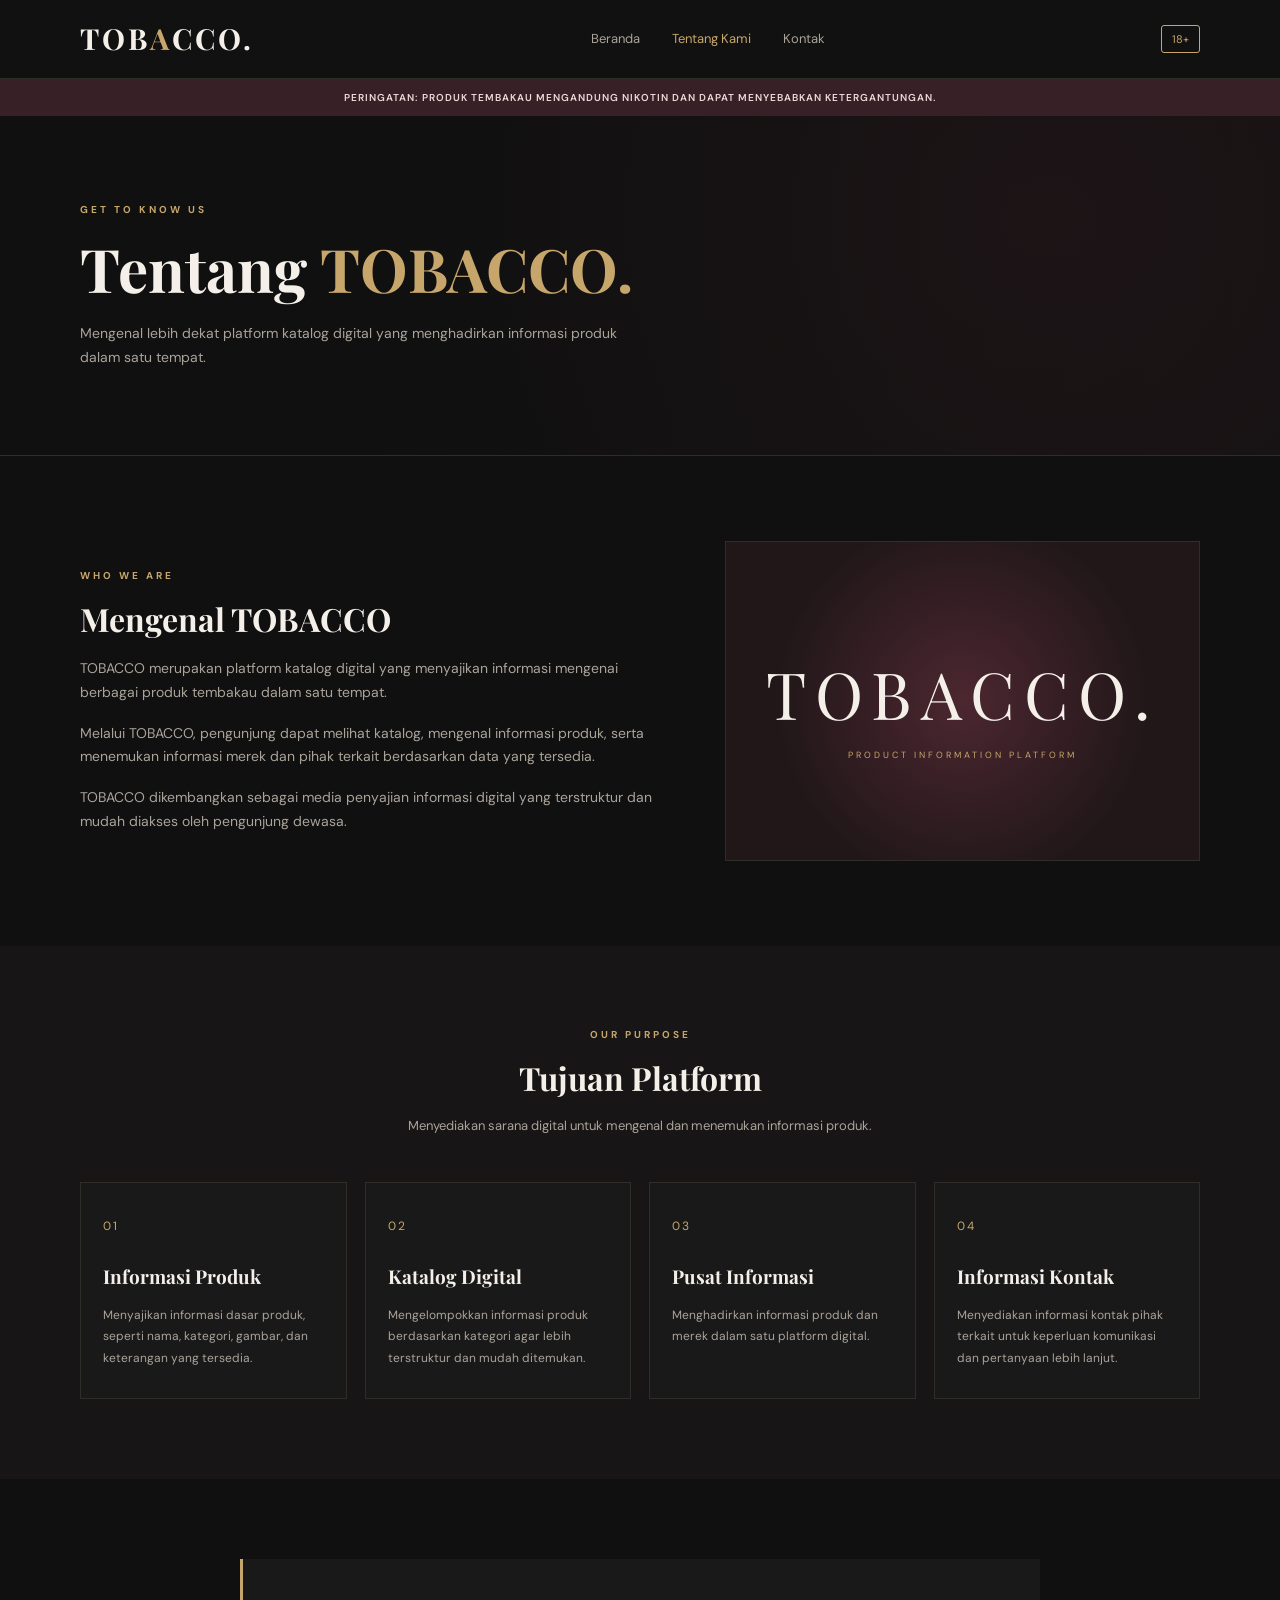
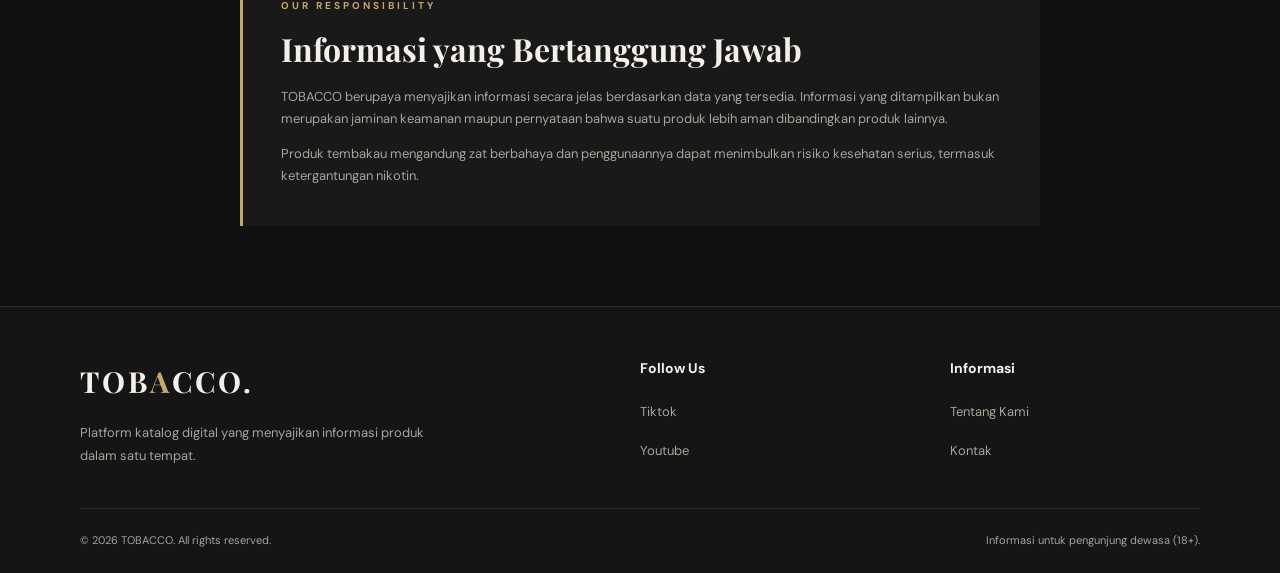
==== about.html @ 38e9e352 "Initial commit" ====
<!DOCTYPE html>
<html lang="id">
<head>
    <meta charset="UTF-8">
    <meta name="viewport" content="width=device-width, initial-scale=1.0">
    <meta name="description" content="Mengenal NOIR, platform katalog digital yang menyajikan informasi produk tembakau.">
    <title>Tentang Kami | TOBACCO</title>
    <link rel="stylesheet" href="css/pages.css">
</head>
<body>

    <header class="site-header">
        <div class="container header-content">
            <a href="index.html" class="brand">TOB<span>A</span>CCO.</a>

            <nav class="main-nav">
                <a href="index.html">Beranda</a>
                <a href="about.html" class="active">Tentang Kami</a>
                <a href="contact.html">Kontak</a>
            </nav>

            <span class="age-label">18+</span>
        </div>
    </header>

    <main>
        <section class="health-notice">
            <div class="container">
                <p>
                    PERINGATAN: PRODUK TEMBAKAU MENGANDUNG NIKOTIN
                    DAN DAPAT MENYEBABKAN KETERGANTUNGAN.
                </p>
            </div>
        </section>

        <section class="page-hero">
            <div class="container">
                <span class="eyebrow">GET TO KNOW US</span>
                <h1>Tentang <span>TOBACCO.</span></h1>
                <p>
                    Mengenal lebih dekat platform katalog digital
                    yang menghadirkan informasi produk dalam satu tempat.
                </p>
            </div>
        </section>

        <section class="about-section container">
            <div class="about-intro">
                <div class="section-heading">
                    <span class="eyebrow">WHO WE ARE</span>
                    <h2>Mengenal TOBACCO</h2>
                </div>

                <p>
                    TOBACCO merupakan platform katalog digital yang
                    menyajikan informasi mengenai berbagai produk
                    tembakau dalam satu tempat.
                </p>

                <p>
                    Melalui TOBACCO, pengunjung dapat melihat katalog,
                    mengenal informasi produk, serta menemukan
                    informasi merek dan pihak terkait berdasarkan
                    data yang tersedia.
                </p>

                <p>
                    TOBACCO dikembangkan sebagai media penyajian
                    informasi digital yang terstruktur dan mudah
                    diakses oleh pengunjung dewasa.
                </p>
            </div>

            <div class="about-image">
                <div class="image-placeholder">
                    <span>TOBACCO.</span>
                    <small>PRODUCT INFORMATION PLATFORM</small>
                </div>
            </div>
        </section>

        <section class="purpose-section">
            <div class="container">
                <div class="section-heading center">
                    <span class="eyebrow">OUR PURPOSE</span>
                    <h2>Tujuan Platform</h2>
                    <p>
                        Menyediakan sarana digital untuk mengenal
                        dan menemukan informasi produk.
                    </p>
                </div>

                <div class="purpose-grid">
                    <article class="purpose-card">
                        <span class="card-number">01</span>
                        <h3>Informasi Produk</h3>
                        <p>
                            Menyajikan informasi dasar produk,
                            seperti nama, kategori, gambar,
                            dan keterangan yang tersedia.
                        </p>
                    </article>

                    <article class="purpose-card">
                        <span class="card-number">02</span>
                        <h3>Katalog Digital</h3>
                        <p>
                            Mengelompokkan informasi produk
                            berdasarkan kategori agar lebih
                            terstruktur dan mudah ditemukan.
                        </p>
                    </article>

                    <article class="purpose-card">
                        <span class="card-number">03</span>
                        <h3>Pusat Informasi</h3>
                        <p>
                            Menghadirkan informasi produk dan
                            merek dalam satu platform digital.
                        </p>
                    </article>

                    <article class="purpose-card">
                        <span class="card-number">04</span>
                        <h3>Informasi Kontak</h3>
                        <p>
                            Menyediakan informasi kontak pihak
                            terkait untuk keperluan komunikasi
                            dan pertanyaan lebih lanjut.
                        </p>
                    </article>
                </div>
            </div>
        </section>

        <section class="responsibility-section container">
            <div class="responsibility-content">
                <span class="eyebrow">OUR RESPONSIBILITY</span>
                <h2>Informasi yang Bertanggung Jawab</h2>
                <p>
                    TOBACCO berupaya menyajikan informasi secara jelas
                    berdasarkan data yang tersedia. Informasi yang
                    ditampilkan bukan merupakan jaminan keamanan
                    maupun pernyataan bahwa suatu produk lebih aman
                    dibandingkan produk lainnya.
                </p>
                <p>
                    Produk tembakau mengandung zat berbahaya dan
                    penggunaannya dapat menimbulkan risiko kesehatan
                    serius, termasuk ketergantungan nikotin.
                </p>
            </div>
        </section>
    </main>

    <footer class="site-footer">
        <div class="container">
            <div class="footer-content">
                <div class="footer-brand">
                    <a href="index.html" class="brand">TOB<span>A</span>CCO.</a>
                    <p>
                        Platform katalog digital yang menyajikan
                        informasi produk dalam satu tempat.
                    </p>
                </div>

                <div class="footer-column">
                    <h3>Follow Us</h3>
                    <ul>
                        <li><a href="https://www.tiktok.com//">Tiktok</a></li>
                        <li><a href="https://youtube.com/">Youtube</a></li>
                    </ul>
                </div>

                <div class="footer-column">
                    <h3>Informasi</h3>
                    <ul>
                        <li><a href="about.html">Tentang Kami</a></li>
                        <li><a href="contact.html">Kontak</a></li>
                    </ul>
                </div>
            </div>

            <div class="footer-bottom">
                <p>&copy; 2026 TOBACCO. All rights reserved.</p>
                <p>Informasi untuk pengunjung dewasa (18+).</p>
            </div>
        </div>
    </footer>

</body>
</html>
---- css/pages.css ----
@import url('https://fonts.googleapis.com/css2?family=DM+Sans:wght@400;500;600;700&family=Playfair+Display:wght@500;600;700&display=swap');

:root {
    --bg: #101010;
    --surface: #191919;
    --surface-light: #222020;
    --text: #f4f0e9;
    --muted: #aaa39a;
    --gold: #c7a66b;
    --border: #302d29;
    --burgundy: #541f2b;
}

* {
    margin: 0;
    padding: 0;
    box-sizing: border-box;
}

body {
    background: var(--bg);
    color: var(--text);
    font-family: 'DM Sans', sans-serif;
    line-height: 1.7;
}

a {
    color: inherit;
    text-decoration: none;
}

.container {
    width: min(1120px, 90%);
    margin: auto;
}

/* HEADER */

.site-header {
    background: #151515;
    border-bottom: 1px solid var(--border);
}

.header-content {
    min-height: 78px;
    display: flex;
    align-items: center;
    justify-content: space-between;
    gap: 25px;
}

.brand {
    font-family: 'Playfair Display', serif;
    font-size: 29px;
    font-weight: 700;
    letter-spacing: 3px;
}

.brand span {
    color: var(--gold);
}

.main-nav {
    display: flex;
    gap: 32px;
}

.main-nav a {
    color: var(--muted);
    font-size: 13px;
    transition: .2s;
}

.main-nav a:hover,
.main-nav a.active {
    color: var(--gold);
}

.age-label {
    border: 1px solid var(--gold);
    color: var(--gold);
    padding: 4px 10px;
    font-size: 11px;
    border-radius: 3px;
}

/* HEALTH NOTICE */

.health-notice {
    background: #382027;
    padding: 10px 0;
    text-align: center;
}

.health-notice p {
    color: #f0d9d9;
    font-size: 10px;
    font-weight: 600;
    letter-spacing: 1px;
}

/* HERO */

.page-hero {
    padding: 85px 0;
    background:
        linear-gradient(90deg, rgba(16,16,16,.97), rgba(16,16,16,.78)),
        radial-gradient(circle at 80% 30%, #542631, #101010 65%);
    border-bottom: 1px solid var(--border);
}

.eyebrow {
    display: block;
    color: var(--gold);
    font-size: 10px;
    font-weight: 700;
    letter-spacing: 3px;
    margin-bottom: 14px;
}

.page-hero h1 {
    font-family: 'Playfair Display', serif;
    font-size: clamp(38px, 6vw, 60px);
    line-height: 1.2;
    margin-bottom: 18px;
}

.page-hero h1 span {
    color: var(--gold);
}

.page-hero p {
    max-width: 560px;
    color: var(--muted);
    font-size: 14px;
}

/* SHARED SECTION */

.section-heading h2,
.contact-intro h2,
.responsibility-content h2,
.contact-purpose h2,
.contact-note h2 {
    font-family: 'Playfair Display', serif;
    font-size: 32px;
    line-height: 1.3;
    margin-bottom: 17px;
}

.section-heading p {
    color: var(--muted);
    font-size: 13px;
}

.center {
    text-align: center;
}

/* ABOUT INTRO */

.about-section {
    display: grid;
    grid-template-columns: 1.1fr .9fr;
    gap: 65px;
    align-items: center;
    padding-top: 85px;
    padding-bottom: 85px;
}

.about-intro p {
    color: var(--muted);
    font-size: 14px;
    margin-top: 17px;
}

.about-image {
    min-height: 320px;
    background:
        radial-gradient(circle at center, #4c2730, #211719 65%);
    border: 1px solid var(--border);
    display: flex;
    align-items: center;
    justify-content: center;
}

.image-placeholder {
    display: flex;
    flex-direction: column;
    align-items: center;
}

.image-placeholder span {
    font-family: 'Playfair Display', serif;
    font-size: 65px;
    letter-spacing: 9px;
}

.image-placeholder small {
    color: var(--gold);
    font-size: 9px;
    letter-spacing: 3px;
}

/* PURPOSE */

.purpose-section {
    background: #171515;
    padding: 80px 0;
}

.purpose-grid {
    display: grid;
    grid-template-columns: repeat(4, 1fr);
    gap: 18px;
    margin-top: 45px;
}

.purpose-card {
    padding: 28px 22px;
    background: var(--surface);
    border: 1px solid var(--border);
}

.card-number {
    color: var(--gold);
    font-size: 12px;
    letter-spacing: 2px;
}

.purpose-card h3 {
    font-family: 'Playfair Display', serif;
    font-size: 19px;
    margin: 22px 0 12px;
}

.purpose-card p {
    color: var(--muted);
    font-size: 12px;
    line-height: 1.8;
}

/* RESPONSIBILITY */

.responsibility-section {
    padding-top: 80px;
    padding-bottom: 80px;
}

.responsibility-content {
    max-width: 800px;
    margin: auto;
    padding: 38px;
    border-left: 3px solid var(--gold);
    background: var(--surface);
}

.responsibility-content p {
    color: var(--muted);
    font-size: 13px;
    margin-top: 13px;
}

/* CONTACT */

.contact-section {
    padding-top: 80px;
    padding-bottom: 85px;
}

.contact-intro {
    max-width: 650px;
    margin-bottom: 40px;
}

.contact-intro p,
.contact-note p,
.contact-purpose > div:first-child p {
    color: var(--muted);
    font-size: 13px;
}

.contact-grid {
    display: grid;
    grid-template-columns: repeat(3, 1fr);
    gap: 20px;
}

.contact-card {
    padding: 32px;
    background: var(--surface);
    border: 1px solid var(--border);
    transition: border-color .2s;
}

.contact-card:hover {
    border-color: var(--gold);
}

.contact-icon {
    width: 45px;
    height: 45px;
    display: flex;
    align-items: center;
    justify-content: center;
    color: var(--gold);
    background: var(--surface-light);
    font-size: 23px;
    margin-bottom: 22px;
}

.contact-card h3 {
    font-family: 'Playfair Display', serif;
    font-size: 21px;
    margin-bottom: 10px;
}

.contact-card p {
    color: var(--muted);
    font-size: 12px;
    min-height: 55px;
    margin-bottom: 20px;
}

.contact-card a {
    display: inline-block;
    color: var(--gold);
    font-size: 12px;
    font-weight: 400;
    overflow-wrap: anywhere;
    transition: opacity 0.2s ease;
}

.contact-card a:hover {
    opacity: 0.75;
}

/* CONTACT PURPOSE */

.contact-purpose-section {
    background: #171515;
    padding: 75px 0;
}

.contact-purpose {
    display: grid;
    grid-template-columns: 1fr 1fr;
    gap: 65px;
}

.contact-list {
    display: flex;
    flex-direction: column;
}

.contact-list-item {
    display: flex;
    align-items: center;
    gap: 20px;
    padding: 17px 0;
    border-bottom: 1px solid var(--border);
}

.contact-list-item span {
    color: var(--gold);
    font-size: 12px;
}

.contact-list-item p {
    font-size: 13px;
}

/* CONTACT NOTE */

.contact-note {
    padding-top: 75px;
    padding-bottom: 75px;
}

.contact-note p {
    max-width: 720px;
}

/* FOOTER */

.site-footer {
    background: #151515;
    border-top: 1px solid var(--border);
    padding-top: 50px;
}

.footer-content {
    display: grid;
    grid-template-columns: 2fr 1fr 1fr;
    gap: 60px;
    padding-bottom: 40px;
}

.footer-brand {
    max-width: 360px;
}

.footer-brand p {
    color: var(--muted);
    font-size: 13px;
    line-height: 1.8;
    margin-top: 15px;
}

.footer-column h3 {
    font-size: 14px;
    margin-bottom: 17px;
}

.footer-column ul {
    list-style: none;
    display: flex;
    flex-direction: column;
    gap: 11px;
}

.footer-column a {
    color: var(--muted);
    font-size: 13px;
    transition: color .2s;
}

.footer-column a:hover {
    color: var(--gold);
}

.footer-bottom {
    min-height: 65px;
    display: flex;
    justify-content: space-between;
    align-items: center;
    gap: 15px;
    border-top: 1px solid var(--border);
    color: var(--muted);
    font-size: 11px;
}


/* =========================================
   STICKY HEADER
========================================= */

.site-header {
    position: sticky;
    top: 0;
    z-index: 1000;
    width: 100%;
    background: var(--background, #111111);
}


/* RESPONSIVE */

@media (max-width: 850px) {
    .purpose-grid {
        grid-template-columns: repeat(2, 1fr);
    }

    .about-section {
        gap: 35px;
    }

    .contact-purpose {
        gap: 35px;
    }
}

@media (max-width: 650px) {
    .header-content {
        flex-wrap: wrap;
        padding: 15px 0;
    }

    .main-nav {
        order: 3;
        width: 100%;
        justify-content: center;
        gap: 20px;
    }

    .main-nav a {
        font-size: 12px;
    }

    .page-hero {
        padding: 65px 0;
    }

    .about-section,
    .contact-purpose {
        grid-template-columns: 1fr;
        gap: 35px;
        padding-top: 60px;
        padding-bottom: 60px;
    }

    .purpose-grid,
    .contact-grid {
        grid-template-columns: 1fr;
    }

    .purpose-section {
        padding: 60px 0;
    }

    .responsibility-content {
        padding: 25px;
    }

    .footer-content {
        grid-template-columns: 1fr 1fr;
        gap: 30px;
    }

    .footer-brand {
        grid-column: 1 / -1;
    }

    .footer-bottom {
        align-items: flex-start;
        flex-direction: column;
        justify-content: center;
        padding: 18px 0;
    }
}
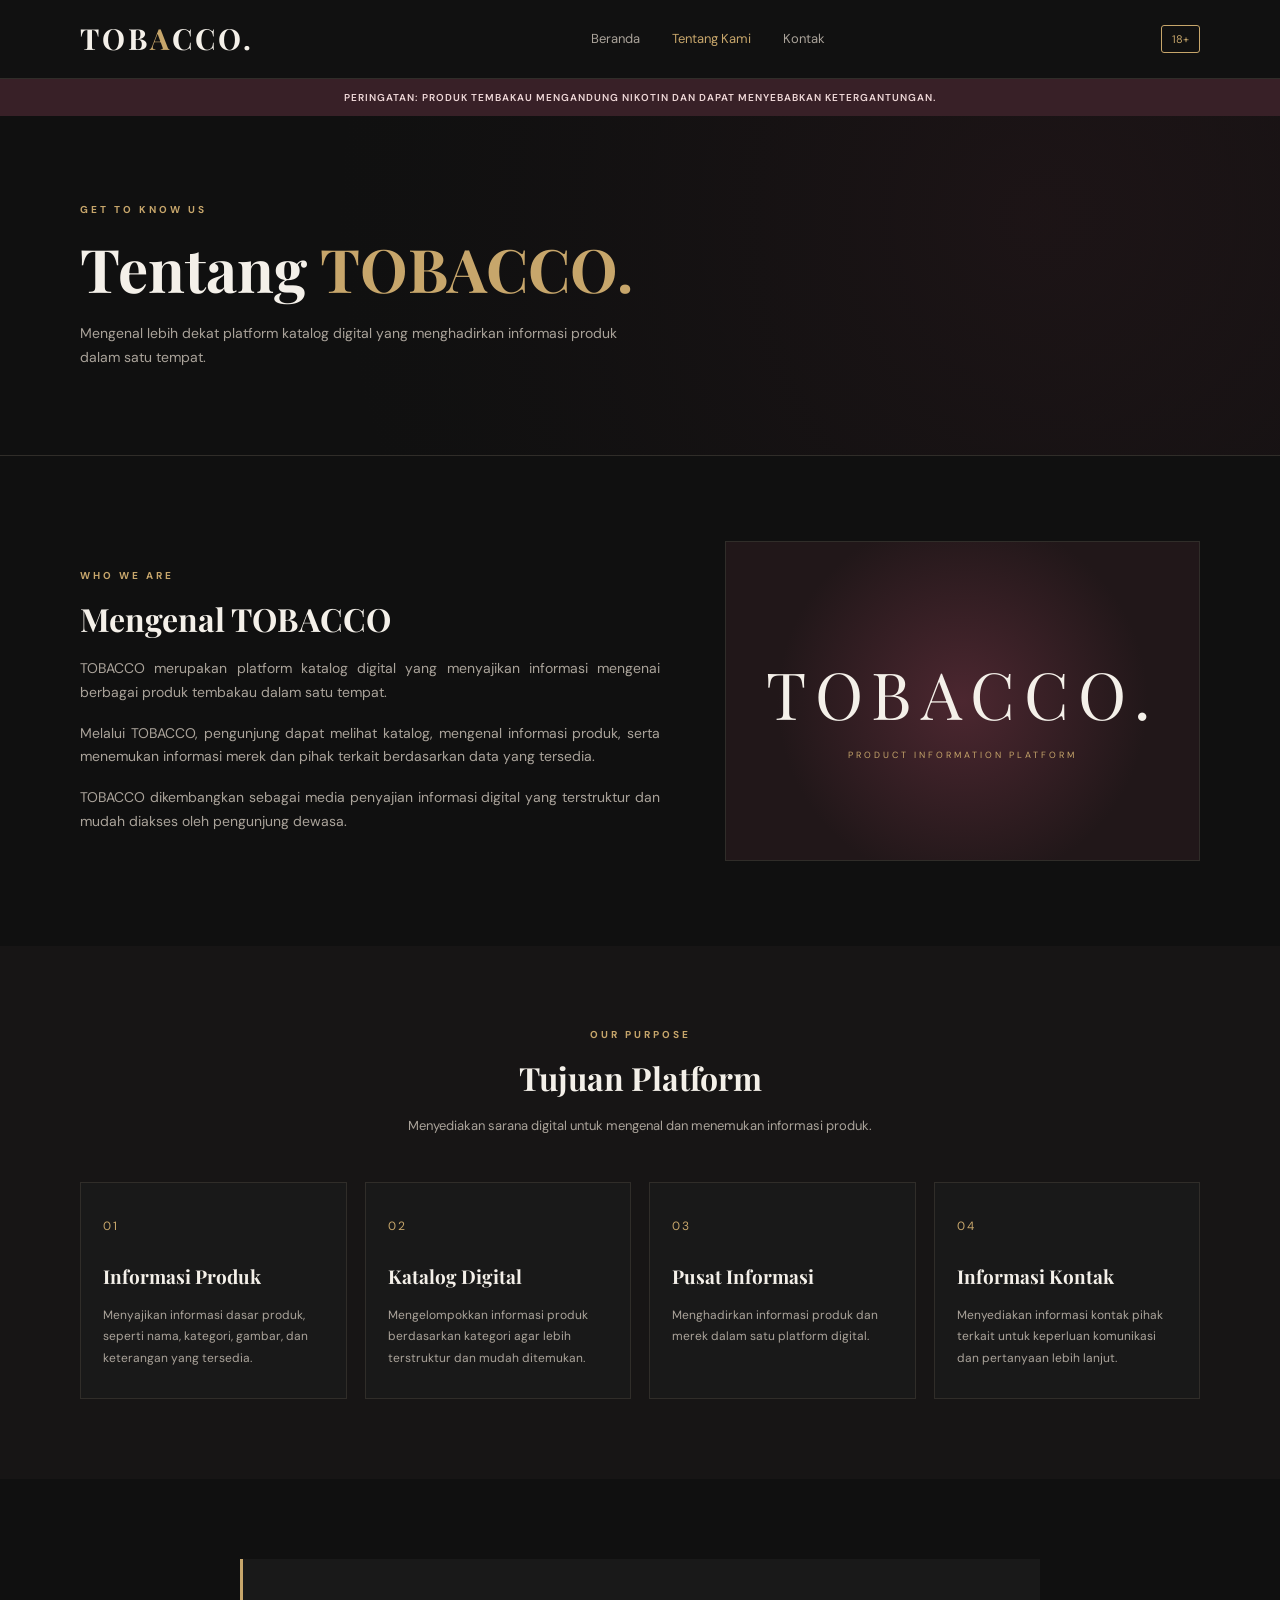
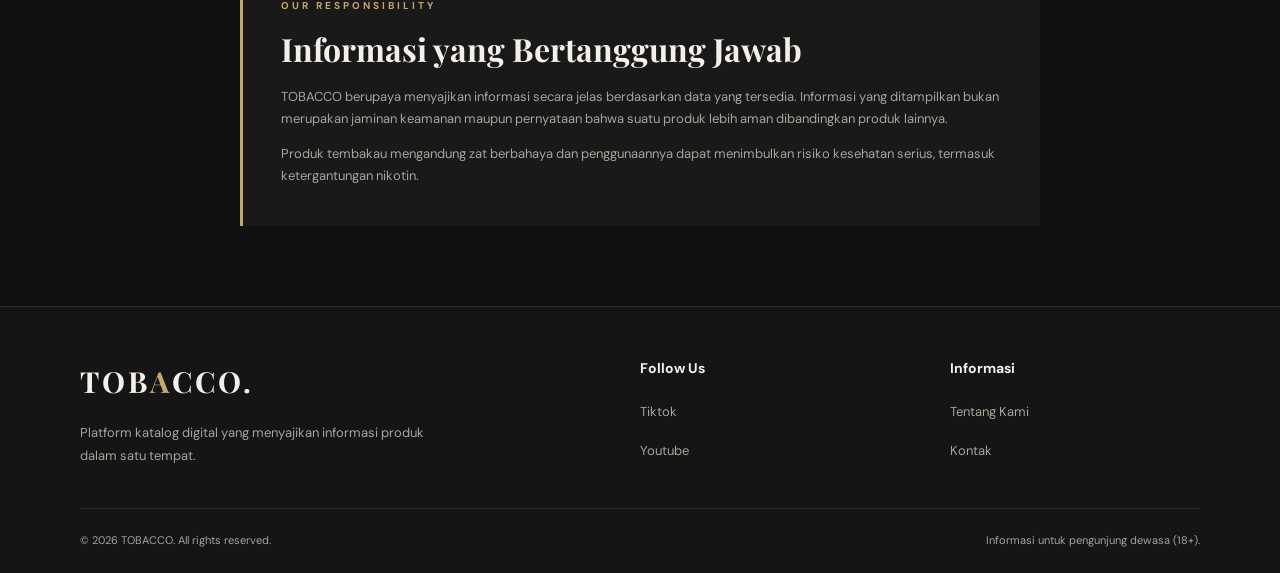
==== commit c7291568: "Update responsive navigation and website styles" ====
--- a/about.html
+++ b/about.html
@@ -1,193 +1,259 @@
-
-<!DOCTYPE html>
+<!doctype html>
 <html lang="id">
-<head>
-    <meta charset="UTF-8">
-    <meta name="viewport" content="width=device-width, initial-scale=1.0">
-    <meta name="description" content="Mengenal NOIR, platform katalog digital yang menyajikan informasi produk tembakau.">
+  <head>
+    <meta charset="UTF-8" />
+    <meta name="viewport" content="width=device-width, initial-scale=1.0" />
+    <meta
+      name="description"
+      content="Mengenal NOIR, platform katalog digital yang menyajikan informasi produk tembakau."
+    />
     <title>Tentang Kami | TOBACCO</title>
-    <link rel="stylesheet" href="css/pages.css">
-</head>
-<body>
-
+    <link rel="stylesheet" href="css/pages.css" />
+  </head>
+  <body>
+    <!-- HEADER -->
     <header class="site-header">
-        <div class="container header-content">
+      <div class="container header-content">
+        <!-- BRAND -->
+        <a href="index.html" class="brand"> TOB<span>A</span>CCO. </a>
+
+        <!-- NAVIGATION -->
+        <nav class="main-nav" id="mainNav">
+          <a href="index.html">Beranda</a>
+          <a href="about.html" class="active">Tentang Kami</a>
+          <a href="contact.html">Kontak</a>
+        </nav>
+
+        <!-- AGE LABEL -->
+        <span class="age-label">18+</span>
+
+        <!-- MOBILE MENU BUTTON -->
+        <button
+          class="menu-toggle"
+          id="menuToggle"
+          type="button"
+          aria-label="Buka menu navigasi"
+          aria-expanded="false"
+          aria-controls="mainNav"
+        >
+          <span></span>
+          <span></span>
+          <span></span>
+        </button>
+      </div>
+    </header>
+
+    <main>
+      <section class="health-notice">
+        <div class="container">
+          <p>
+            PERINGATAN: PRODUK TEMBAKAU MENGANDUNG NIKOTIN DAN DAPAT MENYEBABKAN
+            KETERGANTUNGAN.
+          </p>
+        </div>
+      </section>
+
+      <section class="page-hero">
+        <div class="container">
+          <span class="eyebrow">GET TO KNOW US</span>
+          <h1>Tentang <span>TOBACCO.</span></h1>
+          <p>
+            Mengenal lebih dekat platform katalog digital yang menghadirkan
+            informasi produk dalam satu tempat.
+          </p>
+        </div>
+      </section>
+
+      <section class="about-section container">
+        <div class="about-intro">
+          <div class="section-heading">
+            <span class="eyebrow">WHO WE ARE</span>
+            <h2>Mengenal TOBACCO</h2>
+          </div>
+
+          <p>
+            TOBACCO merupakan platform katalog digital yang menyajikan informasi
+            mengenai berbagai produk tembakau dalam satu tempat.
+          </p>
+
+          <p>
+            Melalui TOBACCO, pengunjung dapat melihat katalog, mengenal
+            informasi produk, serta menemukan informasi merek dan pihak terkait
+            berdasarkan data yang tersedia.
+          </p>
+
+          <p>
+            TOBACCO dikembangkan sebagai media penyajian informasi digital yang
+            terstruktur dan mudah diakses oleh pengunjung dewasa.
+          </p>
+        </div>
+
+        <div class="about-image">
+          <div class="image-placeholder">
+            <span>TOBACCO.</span>
+            <small>PRODUCT INFORMATION PLATFORM</small>
+          </div>
+        </div>
+      </section>
+
+      <section class="purpose-section">
+        <div class="container">
+          <div class="section-heading center">
+            <span class="eyebrow">OUR PURPOSE</span>
+            <h2>Tujuan Platform</h2>
+            <p>
+              Menyediakan sarana digital untuk mengenal dan menemukan informasi
+              produk.
+            </p>
+          </div>
+
+          <div class="purpose-grid">
+            <article class="purpose-card">
+              <span class="card-number">01</span>
+              <h3>Informasi Produk</h3>
+              <p>
+                Menyajikan informasi dasar produk, seperti nama, kategori,
+                gambar, dan keterangan yang tersedia.
+              </p>
+            </article>
+
+            <article class="purpose-card">
+              <span class="card-number">02</span>
+              <h3>Katalog Digital</h3>
+              <p>
+                Mengelompokkan informasi produk berdasarkan kategori agar lebih
+                terstruktur dan mudah ditemukan.
+              </p>
+            </article>
+
+            <article class="purpose-card">
+              <span class="card-number">03</span>
+              <h3>Pusat Informasi</h3>
+              <p>
+                Menghadirkan informasi produk dan merek dalam satu platform
+                digital.
+              </p>
+            </article>
+
+            <article class="purpose-card">
+              <span class="card-number">04</span>
+              <h3>Informasi Kontak</h3>
+              <p>
+                Menyediakan informasi kontak pihak terkait untuk keperluan
+                komunikasi dan pertanyaan lebih lanjut.
+              </p>
+            </article>
+          </div>
+        </div>
+      </section>
+
+      <section class="responsibility-section container">
+        <div class="responsibility-content">
+          <span class="eyebrow">OUR RESPONSIBILITY</span>
+          <h2>Informasi yang Bertanggung Jawab</h2>
+          <p>
+            TOBACCO berupaya menyajikan informasi secara jelas berdasarkan data
+            yang tersedia. Informasi yang ditampilkan bukan merupakan jaminan
+            keamanan maupun pernyataan bahwa suatu produk lebih aman
+            dibandingkan produk lainnya.
+          </p>
+          <p>
+            Produk tembakau mengandung zat berbahaya dan penggunaannya dapat
+            menimbulkan risiko kesehatan serius, termasuk ketergantungan
+            nikotin.
+          </p>
+        </div>
+      </section>
+    </main>
+
+    <footer class="site-footer">
+      <div class="container">
+        <div class="footer-content">
+          <div class="footer-brand">
             <a href="index.html" class="brand">TOB<span>A</span>CCO.</a>
-
-            <nav class="main-nav">
-                <a href="index.html">Beranda</a>
-                <a href="about.html" class="active">Tentang Kami</a>
-                <a href="contact.html">Kontak</a>
-            </nav>
-
-            <span class="age-label">18+</span>
-        </div>
-    </header>
-
-    <main>
-        <section class="health-notice">
-            <div class="container">
-                <p>
-                    PERINGATAN: PRODUK TEMBAKAU MENGANDUNG NIKOTIN
-                    DAN DAPAT MENYEBABKAN KETERGANTUNGAN.
-                </p>
-            </div>
-        </section>
-
-        <section class="page-hero">
-            <div class="container">
-                <span class="eyebrow">GET TO KNOW US</span>
-                <h1>Tentang <span>TOBACCO.</span></h1>
-                <p>
-                    Mengenal lebih dekat platform katalog digital
-                    yang menghadirkan informasi produk dalam satu tempat.
-                </p>
-            </div>
-        </section>
-
-        <section class="about-section container">
-            <div class="about-intro">
-                <div class="section-heading">
-                    <span class="eyebrow">WHO WE ARE</span>
-                    <h2>Mengenal TOBACCO</h2>
-                </div>
-
-                <p>
-                    TOBACCO merupakan platform katalog digital yang
-                    menyajikan informasi mengenai berbagai produk
-                    tembakau dalam satu tempat.
-                </p>
-
-                <p>
-                    Melalui TOBACCO, pengunjung dapat melihat katalog,
-                    mengenal informasi produk, serta menemukan
-                    informasi merek dan pihak terkait berdasarkan
-                    data yang tersedia.
-                </p>
-
-                <p>
-                    TOBACCO dikembangkan sebagai media penyajian
-                    informasi digital yang terstruktur dan mudah
-                    diakses oleh pengunjung dewasa.
-                </p>
-            </div>
-
-            <div class="about-image">
-                <div class="image-placeholder">
-                    <span>TOBACCO.</span>
-                    <small>PRODUCT INFORMATION PLATFORM</small>
-                </div>
-            </div>
-        </section>
-
-        <section class="purpose-section">
-            <div class="container">
-                <div class="section-heading center">
-                    <span class="eyebrow">OUR PURPOSE</span>
-                    <h2>Tujuan Platform</h2>
-                    <p>
-                        Menyediakan sarana digital untuk mengenal
-                        dan menemukan informasi produk.
-                    </p>
-                </div>
-
-                <div class="purpose-grid">
-                    <article class="purpose-card">
-                        <span class="card-number">01</span>
-                        <h3>Informasi Produk</h3>
-                        <p>
-                            Menyajikan informasi dasar produk,
-                            seperti nama, kategori, gambar,
-                            dan keterangan yang tersedia.
-                        </p>
-                    </article>
-
-                    <article class="purpose-card">
-                        <span class="card-number">02</span>
-                        <h3>Katalog Digital</h3>
-                        <p>
-                            Mengelompokkan informasi produk
-                            berdasarkan kategori agar lebih
-                            terstruktur dan mudah ditemukan.
-                        </p>
-                    </article>
-
-                    <article class="purpose-card">
-                        <span class="card-number">03</span>
-                        <h3>Pusat Informasi</h3>
-                        <p>
-                            Menghadirkan informasi produk dan
-                            merek dalam satu platform digital.
-                        </p>
-                    </article>
-
-                    <article class="purpose-card">
-                        <span class="card-number">04</span>
-                        <h3>Informasi Kontak</h3>
-                        <p>
-                            Menyediakan informasi kontak pihak
-                            terkait untuk keperluan komunikasi
-                            dan pertanyaan lebih lanjut.
-                        </p>
-                    </article>
-                </div>
-            </div>
-        </section>
-
-        <section class="responsibility-section container">
-            <div class="responsibility-content">
-                <span class="eyebrow">OUR RESPONSIBILITY</span>
-                <h2>Informasi yang Bertanggung Jawab</h2>
-                <p>
-                    TOBACCO berupaya menyajikan informasi secara jelas
-                    berdasarkan data yang tersedia. Informasi yang
-                    ditampilkan bukan merupakan jaminan keamanan
-                    maupun pernyataan bahwa suatu produk lebih aman
-                    dibandingkan produk lainnya.
-                </p>
-                <p>
-                    Produk tembakau mengandung zat berbahaya dan
-                    penggunaannya dapat menimbulkan risiko kesehatan
-                    serius, termasuk ketergantungan nikotin.
-                </p>
-            </div>
-        </section>
-    </main>
-
-    <footer class="site-footer">
-        <div class="container">
-            <div class="footer-content">
-                <div class="footer-brand">
-                    <a href="index.html" class="brand">TOB<span>A</span>CCO.</a>
-                    <p>
-                        Platform katalog digital yang menyajikan
-                        informasi produk dalam satu tempat.
-                    </p>
-                </div>
-
-                <div class="footer-column">
-                    <h3>Follow Us</h3>
-                    <ul>
-                        <li><a href="https://www.tiktok.com//">Tiktok</a></li>
-                        <li><a href="https://youtube.com/">Youtube</a></li>
-                    </ul>
-                </div>
-
-                <div class="footer-column">
-                    <h3>Informasi</h3>
-                    <ul>
-                        <li><a href="about.html">Tentang Kami</a></li>
-                        <li><a href="contact.html">Kontak</a></li>
-                    </ul>
-                </div>
-            </div>
-
-            <div class="footer-bottom">
-                <p>&copy; 2026 TOBACCO. All rights reserved.</p>
-                <p>Informasi untuk pengunjung dewasa (18+).</p>
-            </div>
-        </div>
+            <p>
+              Platform katalog digital yang menyajikan informasi produk dalam
+              satu tempat.
+            </p>
+          </div>
+
+          <div class="footer-column">
+            <h3>Follow Us</h3>
+            <ul>
+              <li><a href="https://www.tiktok.com//">Tiktok</a></li>
+              <li><a href="https://youtube.com/">Youtube</a></li>
+            </ul>
+          </div>
+
+          <div class="footer-column">
+            <h3>Informasi</h3>
+            <ul>
+              <li><a href="about.html">Tentang Kami</a></li>
+              <li><a href="contact.html">Kontak</a></li>
+            </ul>
+          </div>
+        </div>
+
+        <div class="footer-bottom">
+          <p>&copy; 2026 TOBACCO. All rights reserved.</p>
+          <p>Informasi untuk pengunjung dewasa (18+).</p>
+        </div>
+      </div>
     </footer>
 
-</body>
+    <script>
+      const menuToggle = document.getElementById("menuToggle");
+      const mainNav = document.getElementById("mainNav");
+
+      function closeMenu() {
+        menuToggle.classList.remove("active");
+        mainNav.classList.remove("active");
+
+        menuToggle.setAttribute("aria-expanded", "false");
+        menuToggle.setAttribute("aria-label", "Buka menu navigasi");
+      }
+
+      function openMenu() {
+        menuToggle.classList.add("active");
+        mainNav.classList.add("active");
+
+        menuToggle.setAttribute("aria-expanded", "true");
+        menuToggle.setAttribute("aria-label", "Tutup menu navigasi");
+      }
+
+      menuToggle.addEventListener("click", () => {
+        const isOpen = menuToggle.classList.contains("active");
+
+        if (isOpen) {
+          closeMenu();
+        } else {
+          openMenu();
+        }
+      });
+
+      // Menutup menu ketika mengklik area di luar navigasi
+      document.addEventListener("click", (event) => {
+        if (
+          !menuToggle.contains(event.target) &&
+          !mainNav.contains(event.target)
+        ) {
+          closeMenu();
+        }
+      });
+
+      // Menutup menu dengan tombol Escape
+      document.addEventListener("keydown", (event) => {
+        if (event.key === "Escape") {
+          closeMenu();
+        }
+      });
+
+      // Menutup menu ketika berpindah ke ukuran desktop
+      window.addEventListener("resize", () => {
+        if (window.innerWidth > 560) {
+          closeMenu();
+        }
+      });
+    </script>
+  </body>
 </html>
--- a/css/pages.css
+++ b/css/pages.css
@@ -167,6 +167,7 @@
     align-items: center;
     padding-top: 85px;
     padding-bottom: 85px;
+    text-align: justify;
 }
 
 .about-intro p {
@@ -529,3 +530,212 @@
         padding: 18px 0;
     }
 }
+
+.menu-toggle {
+    display: none;
+}
+
+/* =========================================
+   RESPONSIVE ABOUT IMAGE
+   Smartphone dan layar maksimal 560px
+========================================= */
+
+@media screen and (max-width: 560px) {
+
+     .header-content {
+        position: relative;
+        display: flex;
+        align-items: center;
+        justify-content: space-between;
+    }
+
+    /* Age label tetap terlihat */
+    .age-label {
+        margin-left: auto;
+        margin-right: 15px;
+    }
+
+    /* Tombol hamburger */
+    .menu-toggle {
+        width: 40px;
+        height: 40px;
+        padding: 9px;
+        display: flex;
+        flex-direction: column;
+        justify-content: center;
+        align-items: center;
+        gap: 5px;
+
+        border: 1px solid var(--border);
+        border-radius: 6px;
+        background: transparent;
+        cursor: pointer;
+        flex-shrink: 0;
+    }
+
+    .menu-toggle span {
+        display: block;
+        width: 19px;
+        height: 2px;
+        background: var(--text, #ffffff);
+        border-radius: 2px;
+        transition: transform .25s ease, opacity .2s ease;
+    }
+
+    /* Animasi hamburger menjadi X */
+    .menu-toggle.active span:nth-child(1) {
+        transform: translateY(7px) rotate(45deg);
+    }
+
+    .menu-toggle.active span:nth-child(2) {
+        opacity: 0;
+    }
+
+    .menu-toggle.active span:nth-child(3) {
+        transform: translateY(-7px) rotate(-45deg);
+    }
+
+    /* Dropdown navigasi */
+    .main-nav {
+        position: absolute;
+        top: calc(100% + 12px);
+        left: 0;
+        right: 0;
+
+        display: flex;
+        flex-direction: column;
+        align-items: stretch;
+        gap: 0;
+
+        padding: 8px;
+
+        background: var(--surface, #191919);
+        border: 1px solid var(--border);
+        border-radius: 8px;
+
+        box-shadow: 0 10px 25px rgba(0, 0, 0, .3);
+
+        opacity: 0;
+        visibility: hidden;
+        pointer-events: none;
+
+        transform: translateY(-8px);
+        transition:
+            opacity .2s ease,
+            transform .2s ease,
+            visibility .2s ease;
+
+        z-index: 1000;
+    }
+
+    /* Dropdown ketika dibuka */
+    .main-nav.active {
+        opacity: 1;
+        visibility: visible;
+        pointer-events: auto;
+        transform: translateY(0);
+    }
+
+    .main-nav a {
+        display: block;
+        width: 100%;
+        padding: 13px 12px;
+        box-sizing: border-box;
+        border-radius: 5px;
+    }
+
+    .main-nav a:hover,
+    .main-nav a.active {
+        background: rgba(255, 255, 255, .06);
+    }
+
+    .about-image {
+        width: 100%;
+        max-width: 100%;
+        min-width: 0;
+        min-height: 200px;
+        height: auto;
+        padding: 25px 12px;
+        box-sizing: border-box;
+        overflow: hidden;
+        margin-inline: auto;
+    }
+
+    .image-placeholder {
+        width: 100%;
+        max-width: 100%;
+        min-width: 0;
+        display: flex;
+        flex-direction: column;
+        align-items: center;
+        justify-content: center;
+        text-align: center;
+        box-sizing: border-box;
+    }
+
+    .image-placeholder span {
+        width: 100%;
+        max-width: 100%;
+        font-size: clamp(28px, 8vw, 42px);
+        letter-spacing: clamp(2px, 0.8vw, 4px);
+        line-height: 1.2;
+        text-align: center;
+        overflow-wrap: anywhere;
+    }
+
+    .image-placeholder small {
+        max-width: 100%;
+        font-size: 8px;
+        letter-spacing: 1.5px;
+        line-height: 1.6;
+        text-align: center;
+        overflow-wrap: anywhere;
+    }
+
+}
+
+
+/* =========================================
+   SMALL MOBILE
+   Layar maksimal 380px
+========================================= */
+
+@media screen and (max-width: 380px) {
+
+    .menu-toggle {
+        width: 36px;
+        height: 36px;
+    }
+
+    .age-label {
+        margin-right: 10px;
+    }
+
+    .main-nav {
+        top: calc(100% + 10px);
+    }
+
+    .main-nav a {
+        padding: 11px 10px;
+        font-size: 13px;
+    }
+
+
+    .about-image {
+        width: 100%;
+        max-width: 100%;
+        min-height: 170px;
+        padding: 20px 10px;
+    }
+
+    .image-placeholder span {
+        font-size: 27px;
+        letter-spacing: 2px;
+    }
+
+    .image-placeholder small {
+        font-size: 7px;
+        letter-spacing: 1px;
+    }
+
+}
